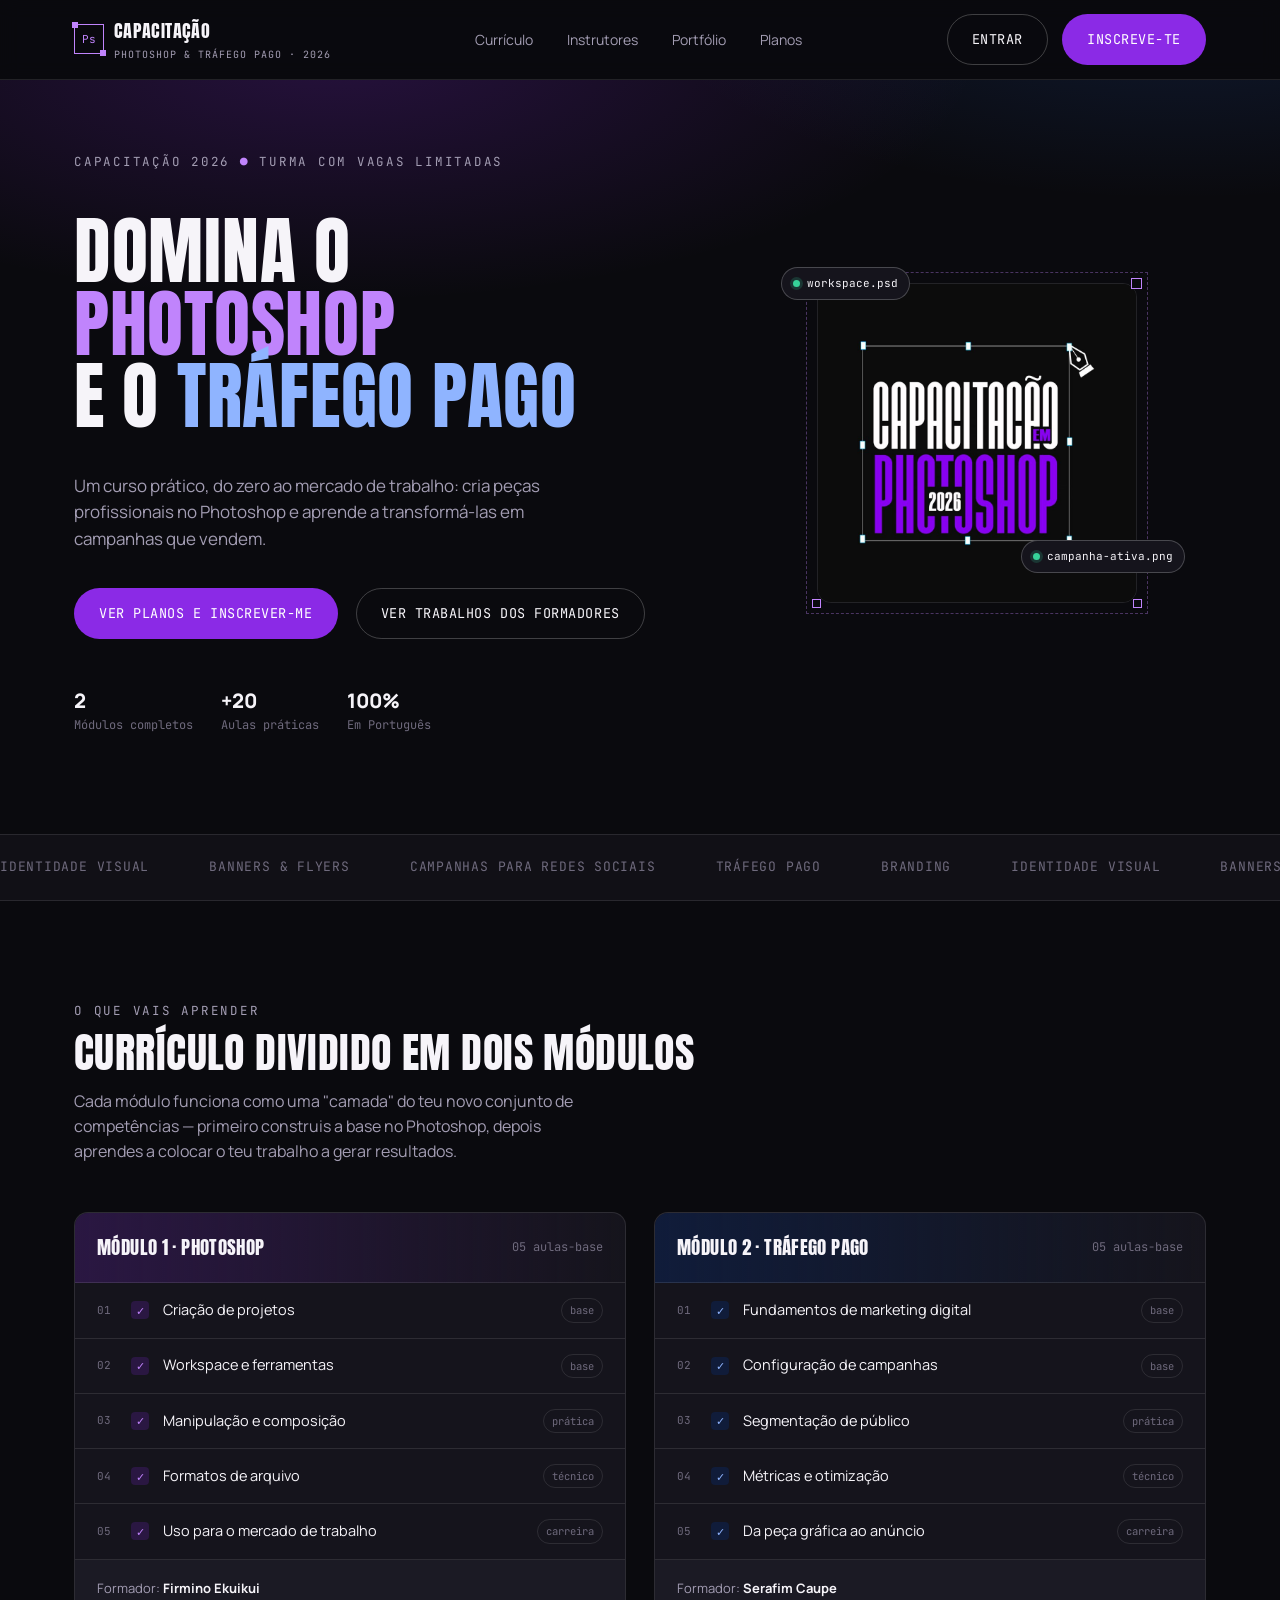
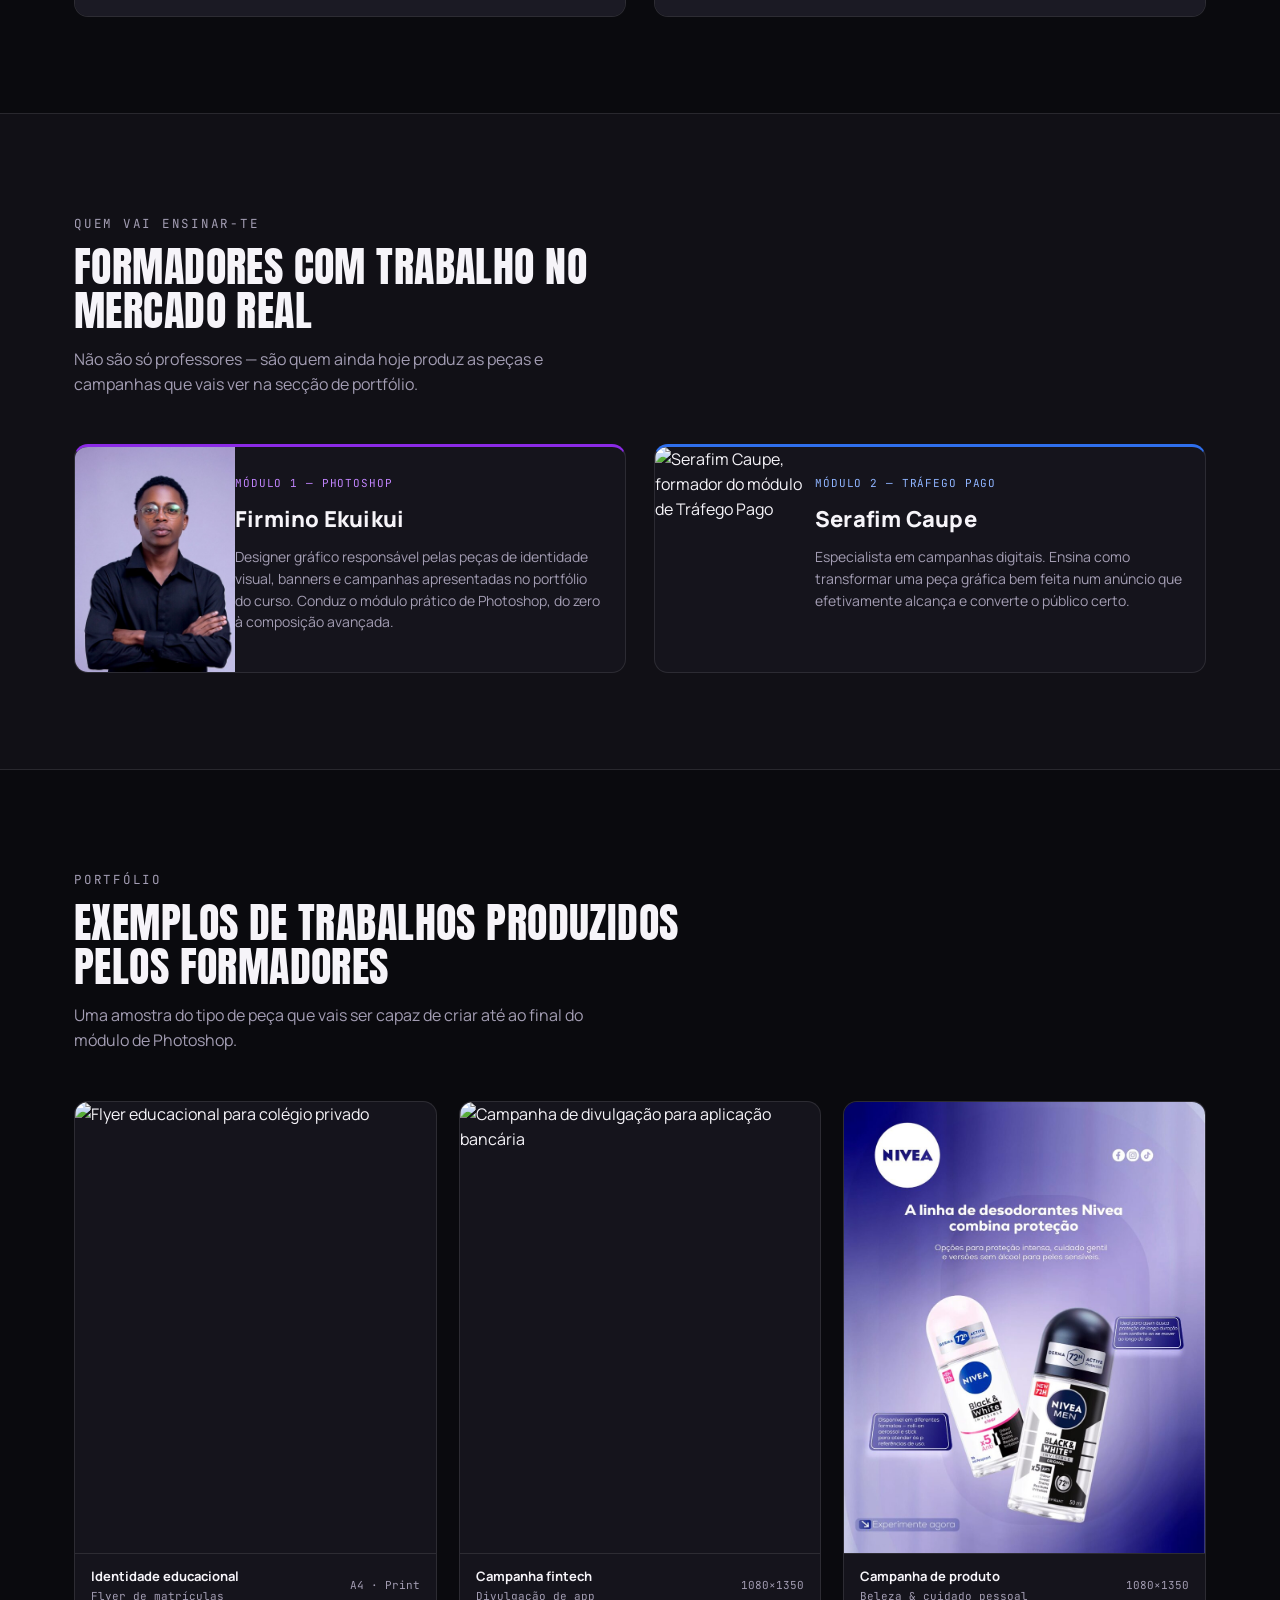
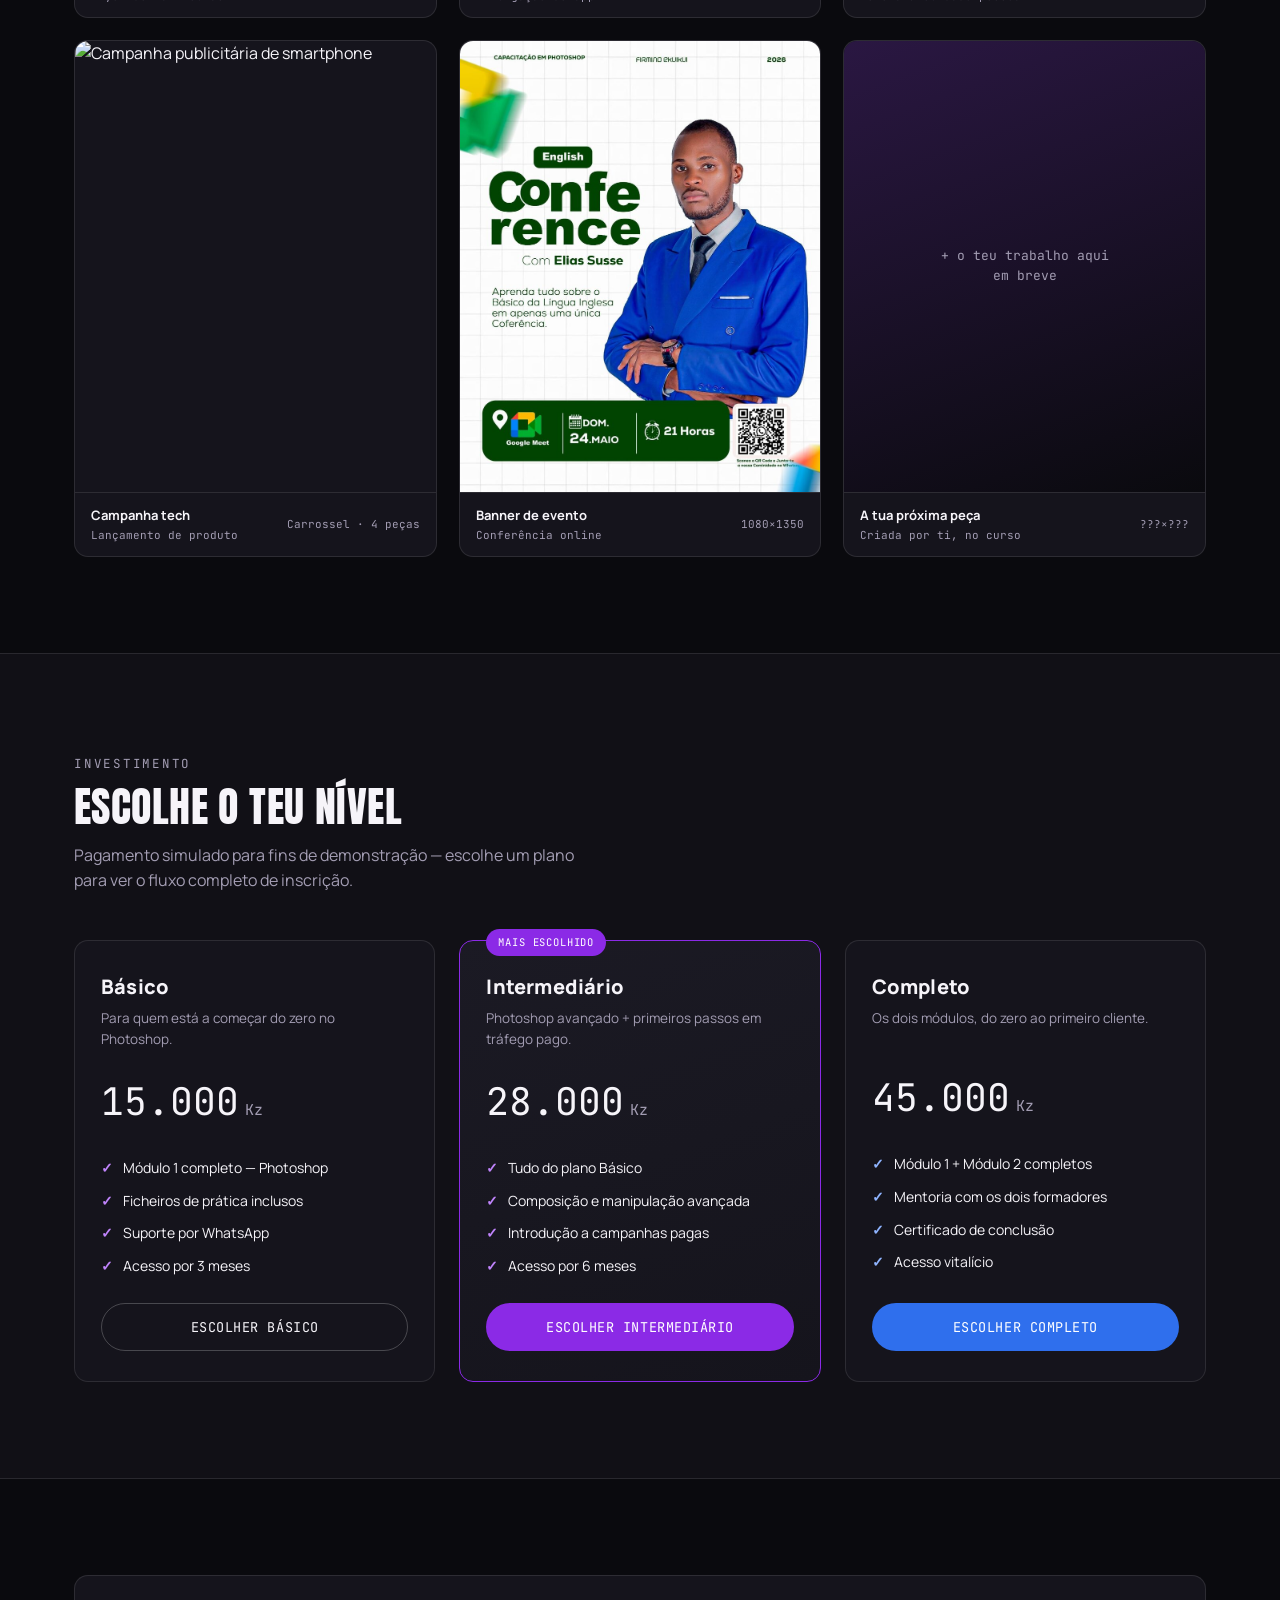
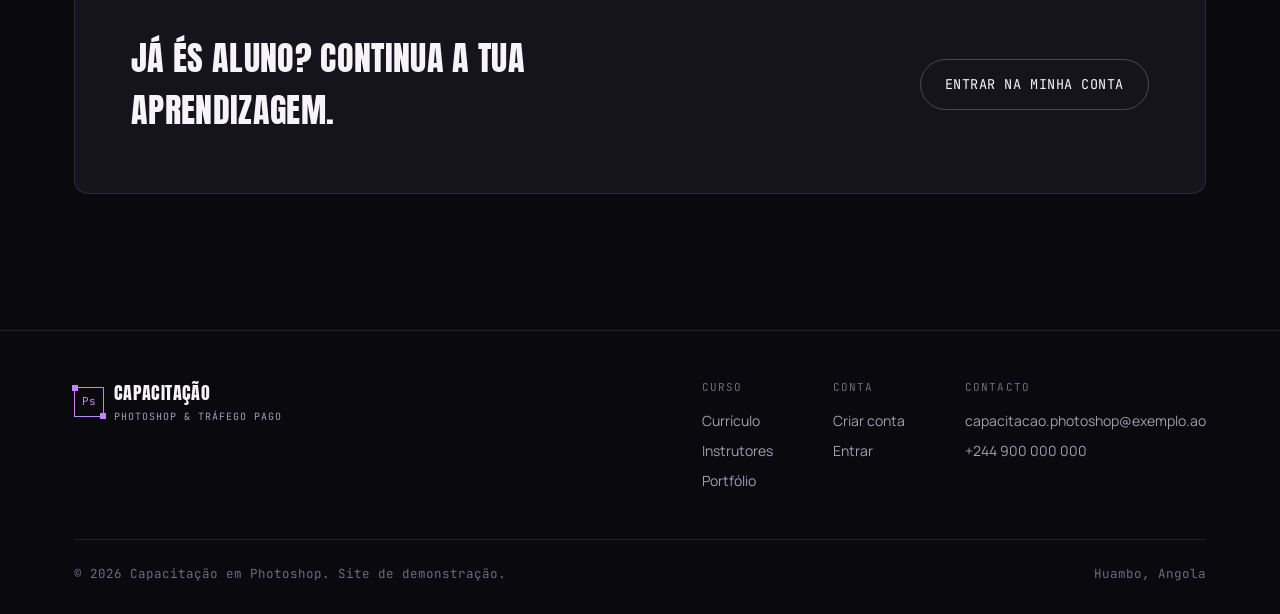
==== index.html @ f3f993dd "Add files via upload Primeira Versão" ====
<!DOCTYPE html>
<html lang="pt-AO">
<head>
<meta charset="UTF-8">
<meta name="viewport" content="width=device-width, initial-scale=1.0">
<title>Capacitação em Photoshop & Tráfego Pago 2026</title>
<meta name="description" content="Curso prático de Photoshop e Tráfego Pago. Aprende a criar projetos profissionais e a promovê-los no mercado digital.">
<link rel="preconnect" href="https://fonts.googleapis.com">
<link href="https://fonts.googleapis.com/css2?family=Anton&family=JetBrains+Mono:wght@400;500&family=Manrope:wght@400;600;700;800&display=swap" rel="stylesheet">
<link rel="stylesheet" href="style.css">
</head>
<body>

<nav class="nav">
  <div class="container">
    <a href="index.html" class="brand">
      <span class="brand-mark"><span>Ps</span></span>
      <div>
        CAPACITAÇÃO
        <small>Photoshop &amp; Tráfego Pago · 2026</small>
      </div>
    </a>
    <div class="nav-links">
      <a href="#curriculo">Currículo</a>
      <a href="#instrutores">Instrutores</a>
      <a href="#portfolio">Portfólio</a>
      <a href="#planos">Planos</a>
    </div>
    <div class="nav-actions">
      <a href="login.html" class="btn btn-outline">Entrar</a>
      <a href="#planos" class="btn btn-primary">Inscreve-te</a>
    </div>
    <button class="nav-toggle" aria-label="Abrir menu">☰</button>
  </div>
</nav>

<header class="hero">
  <div class="container hero-grid">
    <div class="hero-copy">
      <span class="eyebrow">Capacitação 2026 <span class="dot">●</span> Turma com vagas limitadas</span>
      <h1>Domina o <span class="accent">Photoshop</span><br>e o <span class="accent-blue">Tráfego Pago</span></h1>
      <p class="lead">Um curso prático, do zero ao mercado de trabalho: cria peças profissionais no Photoshop e aprende a transformá-las em campanhas que vendem.</p>
      <div class="hero-cta">
        <a href="#planos" class="btn btn-primary">Ver planos e inscrever-me</a>
        <a href="#portfolio" class="btn btn-outline">Ver trabalhos dos formadores</a>
      </div>
      <div class="hero-meta">
        <div><b>2</b>Módulos completos</div>
        <div><b>+20</b>Aulas práticas</div>
        <div><b>100%</b>Em Português</div>
      </div>
    </div>
    <div class="hero-art">
      <div class="xbox">
        <img src="img-brand-mark.jpg" alt="Identidade visual do curso Capacitação em Photoshop 2026">
        <span class="h-l"></span><span class="h-r"></span>
      </div>
      <span class="tag t1"><span class="tag-dot"></span>workspace.psd</span>
      <span class="tag t2"><span class="tag-dot"></span>campanha-ativa.png</span>
    </div>
  </div>
</header>

<div class="strip">
  <div class="strip-track">
    <span>Identidade visual</span><span>Banners &amp; flyers</span><span>Campanhas para redes sociais</span><span>Tráfego pago</span><span>Branding</span><span>Identidade visual</span><span>Banners &amp; flyers</span><span>Campanhas para redes sociais</span><span>Tráfego pago</span><span>Branding</span>
  </div>
</div>

<section class="section" id="curriculo">
  <div class="container">
    <div class="section-head">
      <span class="eyebrow">O que vais aprender</span>
      <h2>Currículo dividido em dois módulos</h2>
      <p>Cada módulo funciona como uma "camada" do teu novo conjunto de competências — primeiro construis a base no Photoshop, depois aprendes a colocar o teu trabalho a gerar resultados.</p>
    </div>

    <div class="tracks">
      <div class="track-panel purple">
        <div class="track-head">
          <h3>Módulo 1 · Photoshop</h3>
          <span class="num">05 aulas-base</span>
        </div>
        <div class="layer-row"><span class="ln">01</span><span class="eye">✓</span><span class="lbl">Criação de projetos</span><span class="lvl">base</span></div>
        <div class="layer-row"><span class="ln">02</span><span class="eye">✓</span><span class="lbl">Workspace e ferramentas</span><span class="lvl">base</span></div>
        <div class="layer-row"><span class="ln">03</span><span class="eye">✓</span><span class="lbl">Manipulação e composição</span><span class="lvl">prática</span></div>
        <div class="layer-row"><span class="ln">04</span><span class="eye">✓</span><span class="lbl">Formatos de arquivo</span><span class="lvl">técnico</span></div>
        <div class="layer-row"><span class="ln">05</span><span class="eye">✓</span><span class="lbl">Uso para o mercado de trabalho</span><span class="lvl">carreira</span></div>
        <div class="track-foot">
          <span class="who">Formador: <b>Firmino Ekuikui</b></span>
        </div>
      </div>

      <div class="track-panel blue">
        <div class="track-head">
          <h3>Módulo 2 · Tráfego Pago</h3>
          <span class="num">05 aulas-base</span>
        </div>
        <div class="layer-row"><span class="ln">01</span><span class="eye">✓</span><span class="lbl">Fundamentos de marketing digital</span><span class="lvl">base</span></div>
        <div class="layer-row"><span class="ln">02</span><span class="eye">✓</span><span class="lbl">Configuração de campanhas</span><span class="lvl">base</span></div>
        <div class="layer-row"><span class="ln">03</span><span class="eye">✓</span><span class="lbl">Segmentação de público</span><span class="lvl">prática</span></div>
        <div class="layer-row"><span class="ln">04</span><span class="eye">✓</span><span class="lbl">Métricas e otimização</span><span class="lvl">técnico</span></div>
        <div class="layer-row"><span class="ln">05</span><span class="eye">✓</span><span class="lbl">Da peça gráfica ao anúncio</span><span class="lvl">carreira</span></div>
        <div class="track-foot">
          <span class="who">Formador: <b>Serafim Caupe</b></span>
        </div>
      </div>
    </div>
  </div>
</section>

<section class="section" id="instrutores" style="background:var(--bg-soft); border-top:1px solid var(--line); border-bottom:1px solid var(--line);">
  <div class="container">
    <div class="section-head">
      <span class="eyebrow">Quem vai ensinar-te</span>
      <h2>Formadores com trabalho no mercado real</h2>
      <p>Não são só professores — são quem ainda hoje produz as peças e campanhas que vais ver na secção de portfólio.</p>
    </div>
    <div class="instructors">
      <div class="instructor-card purple">
        <div class="instructor-photo"><img src="img-team-firmino.jpg" alt="Firmino Ekuikui, formador do módulo de Photoshop"></div>
        <div class="instructor-body">
          <span class="role">Módulo 1 — Photoshop</span>
          <h3>Firmino Ekuikui</h3>
          <p>Designer gráfico responsável pelas peças de identidade visual, banners e campanhas apresentadas no portfólio do curso. Conduz o módulo prático de Photoshop, do zero à composição avançada.</p>
        </div>
      </div>
      <div class="instructor-card blue">
        <div class="instructor-photo"><img src="img-team-serafim.jpg" alt="Serafim Caupe, formador do módulo de Tráfego Pago"></div>
        <div class="instructor-body">
          <span class="role">Módulo 2 — Tráfego Pago</span>
          <h3>Serafim Caupe</h3>
          <p>Especialista em campanhas digitais. Ensina como transformar uma peça gráfica bem feita num anúncio que efetivamente alcança e converte o público certo.</p>
        </div>
      </div>
    </div>
  </div>
</section>

<section class="section" id="portfolio">
  <div class="container">
    <div class="section-head">
      <span class="eyebrow">Portfólio</span>
      <h2>Exemplos de trabalhos produzidos pelos formadores</h2>
      <p>Uma amostra do tipo de peça que vais ser capaz de criar até ao final do módulo de Photoshop.</p>
    </div>
    <div class="gallery">
      <div class="gallery-item">
        <div class="shot">
          <img src="img-portfolio-colegio.jpg" alt="Flyer educacional para colégio privado">
          <div class="handles"><span></span><span></span><span></span><span></span></div>
        </div>
        <div class="gallery-cap"><div><b>Identidade educacional</b>Flyer de matrículas</div><span>A4 · Print</span></div>
      </div>
      <div class="gallery-item">
        <div class="shot">
          <img src="img-portfolio-multicaixa.jpg" alt="Campanha de divulgação para aplicação bancária">
          <div class="handles"><span></span><span></span><span></span><span></span></div>
        </div>
        <div class="gallery-cap"><div><b>Campanha fintech</b>Divulgação de app</div><span>1080×1350</span></div>
      </div>
      <div class="gallery-item">
        <div class="shot">
          <img src="img-portfolio-nivea.jpg" alt="Campanha publicitária de produto de beleza">
          <div class="handles"><span></span><span></span><span></span><span></span></div>
        </div>
        <div class="gallery-cap"><div><b>Campanha de produto</b>Beleza &amp; cuidado pessoal</div><span>1080×1350</span></div>
      </div>
      <div class="gallery-item">
        <div class="shot">
          <img src="img-portfolio-redmi.jpg" alt="Campanha publicitária de smartphone">
          <div class="handles"><span></span><span></span><span></span><span></span></div>
        </div>
        <div class="gallery-cap"><div><b>Campanha tech</b>Lançamento de produto</div><span>Carrossel · 4 peças</span></div>
      </div>
      <div class="gallery-item">
        <div class="shot">
          <img src="img-portfolio-conference.jpg" alt="Banner de evento de conferência">
          <div class="handles"><span></span><span></span><span></span><span></span></div>
        </div>
        <div class="gallery-cap"><div><b>Banner de evento</b>Conferência online</div><span>1080×1350</span></div>
      </div>
      <div class="gallery-item">
        <div class="shot" style="display:grid; place-items:center; background:linear-gradient(160deg,var(--purple-dim),var(--bg));">
          <span style="font-family:var(--f-mono); color:var(--muted); font-size:13px; text-align:center; padding:0 20px;">+ o teu trabalho aqui<br>em breve</span>
        </div>
        <div class="gallery-cap"><div><b>A tua próxima peça</b>Criada por ti, no curso</div><span>???×???</span></div>
      </div>
    </div>
  </div>
</section>

<section class="section" id="planos" style="background:var(--bg-soft); border-top:1px solid var(--line); border-bottom:1px solid var(--line);">
  <div class="container">
    <div class="section-head">
      <span class="eyebrow">Investimento</span>
      <h2>Escolhe o teu nível</h2>
      <p>Pagamento simulado para fins de demonstração — escolhe um plano para ver o fluxo completo de inscrição.</p>
    </div>
    <div class="pricing-grid">

      <div class="price-card">
        <h3>Básico</h3>
        <p class="tagline">Para quem está a começar do zero no Photoshop.</p>
        <div class="amount">15.000<span class="cur">Kz</span></div>
        <ul>
          <li>Módulo 1 completo — Photoshop</li>
          <li>Ficheiros de prática inclusos</li>
          <li>Suporte por WhatsApp</li>
          <li>Acesso por 3 meses</li>
        </ul>
        <button class="btn btn-outline btn-block" data-plan="basico">Escolher Básico</button>
      </div>

      <div class="price-card featured">
        <span class="badge">Mais escolhido</span>
        <h3>Intermediário</h3>
        <p class="tagline">Photoshop avançado + primeiros passos em tráfego pago.</p>
        <div class="amount">28.000<span class="cur">Kz</span></div>
        <ul>
          <li>Tudo do plano Básico</li>
          <li>Composição e manipulação avançada</li>
          <li>Introdução a campanhas pagas</li>
          <li>Acesso por 6 meses</li>
        </ul>
        <button class="btn btn-primary btn-block" data-plan="intermediario">Escolher Intermediário</button>
      </div>

      <div class="price-card">
        <h3>Completo</h3>
        <p class="tagline">Os dois módulos, do zero ao primeiro cliente.</p>
        <div class="amount">45.000<span class="cur">Kz</span></div>
        <ul>
          <li>Módulo 1 + Módulo 2 completos</li>
          <li>Mentoria com os dois formadores</li>
          <li>Certificado de conclusão</li>
          <li>Acesso vitalício</li>
        </ul>
        <button class="btn btn-blue btn-block" data-plan="completo">Escolher Completo</button>
      </div>

    </div>
  </div>
</section>

<section class="section">
  <div class="container">
    <div class="cta-banner">
      <h2>Já és aluno? Continua a tua aprendizagem.</h2>
      <a href="login.html" class="btn btn-outline">Entrar na minha conta</a>
    </div>
  </div>
</section>

<footer>
  <div class="container">
    <div class="footer-grid">
      <div class="brand">
        <span class="brand-mark"><span>Ps</span></span>
        <div>CAPACITAÇÃO<small>Photoshop &amp; Tráfego Pago</small></div>
      </div>
      <div class="footer-cols">
        <div class="footer-col">
          <h4>Curso</h4>
          <a href="#curriculo">Currículo</a>
          <a href="#instrutores">Instrutores</a>
          <a href="#portfolio">Portfólio</a>
        </div>
        <div class="footer-col">
          <h4>Conta</h4>
          <a href="cadastro.html">Criar conta</a>
          <a href="login.html">Entrar</a>
        </div>
        <div class="footer-col">
          <h4>Contacto</h4>
          <p>capacitacao.photoshop@exemplo.ao</p>
          <p>+244 900 000 000</p>
        </div>
      </div>
    </div>
    <div class="footer-bottom">
      <span>© 2026 Capacitação em Photoshop. Site de demonstração.</span>
      <span>Huambo, Angola</span>
    </div>
  </div>
</footer>

<script src="app.js"></script>
</body>
</html>
---- style.css ----
/* =========================================================
   CAPACITAÇÃO EM PHOTOSHOP & TRÁFEGO PAGO — 2026
   Design system
   - Preto de estúdio + roxo (módulo Photoshop) + azul (módulo Tráfego Pago)
   - Assinatura visual: a "caixa de transformação" do Photoshop
     (cantos com alças quadradas), retirada da própria marca do curso.
   ========================================================= */

:root{
  /* cor */
  --bg:        #0a0a0e;
  --bg-soft:   #111016;
  --panel:     #15141c;
  --panel-2:   #1b1a24;
  --line:      rgba(255,255,255,.10);
  --line-strong: rgba(255,255,255,.22);
  --white:     #f6f4f9;
  --muted:     #a39db3;
  --muted-2:   #6f6a7d;

  --purple:    #8b2ae6;
  --purple-2:  #c084fc;
  --purple-dim: #2a1742;

  --blue:      #2f6fed;
  --blue-2:    #8fb4ff;
  --blue-dim:  #101c3a;

  --green:     #36d399;

  /* tipografia */
  --f-display: "Anton", "Arial Narrow", sans-serif;
  --f-body: "Manrope", "Segoe UI", sans-serif;
  --f-mono: "JetBrains Mono", "Courier New", monospace;

  /* layout */
  --maxw: 1180px;
  --radius: 14px;
  --radius-sm: 8px;
}

*{ box-sizing: border-box; }
html{ scroll-behavior: smooth; }
body{
  margin:0;
  background: var(--bg);
  color: var(--white);
  font-family: var(--f-body);
  font-size: 16px;
  line-height: 1.55;
  -webkit-font-smoothing: antialiased;
}
img{ max-width:100%; display:block; }
a{ color: inherit; text-decoration: none; }
ul{ list-style:none; margin:0; padding:0; }
h1,h2,h3,h4{ margin:0; font-family: var(--f-display); font-weight:400; letter-spacing:.01em; text-transform:uppercase; }
p{ margin:0; }
button{ font-family: inherit; cursor:pointer; }
input, select, textarea{ font-family: var(--f-body); }

:focus-visible{
  outline: 2px solid var(--purple-2);
  outline-offset: 3px;
}

.container{
  max-width: var(--maxw);
  margin: 0 auto;
  padding: 0 24px;
}

.eyebrow{
  font-family: var(--f-mono);
  font-size: 12.5px;
  letter-spacing: .14em;
  text-transform: uppercase;
  color: var(--muted);
}
.eyebrow .dot{ color: var(--purple-2); }

.section{ padding: 96px 0; }
.section-head{
  max-width: 640px;
  margin-bottom: 48px;
}
.section-head h2{
  font-size: clamp(28px, 4vw, 42px);
  line-height: 1.05;
  margin-top: 10px;
}
.section-head p{
  color: var(--muted);
  margin-top: 14px;
  font-size: 16px;
  max-width: 520px;
}

.divider{
  height:1px;
  background: var(--line);
  border:0;
  margin: 0;
}

/* ---------- buttons ---------- */
.btn{
  display:inline-flex;
  align-items:center;
  gap:8px;
  padding: 14px 24px;
  border-radius: 999px;
  font-family: var(--f-mono);
  font-size: 13.5px;
  letter-spacing: .04em;
  text-transform: uppercase;
  border: 1px solid transparent;
  transition: transform .15s ease, background .2s ease, border-color .2s ease;
  white-space: nowrap;
}
.btn:active{ transform: scale(.97); }
.btn-primary{
  background: var(--purple);
  color: #fff;
}
.btn-primary:hover{ background:#9d3ff5; }
.btn-outline{
  background: transparent;
  border-color: var(--line-strong);
  color: var(--white);
}
.btn-outline:hover{ border-color: var(--purple-2); color: var(--purple-2); }
.btn-blue{
  background: var(--blue);
  color:#fff;
}
.btn-blue:hover{ background:#4a85ff; }
.btn-block{ width:100%; justify-content:center; }
.btn[disabled]{ opacity:.55; cursor:not-allowed; }

/* ---------- signature: Photoshop transform-box ---------- */
.xbox{
  position: relative;
}
.xbox::before, .xbox::after,
.xbox .h-l, .xbox .h-r{
  content:"";
  position:absolute;
  width:9px; height:9px;
  background: var(--bg);
  border: 1.5px solid var(--purple-2);
}
.xbox::before{ top:-5px; left:-5px; }
.xbox::after{ top:-5px; right:-5px; }
.xbox .h-l{ bottom:-5px; left:-5px; }
.xbox .h-r{ bottom:-5px; right:-5px; }
.xbox{ outline: 1px dashed rgba(192,132,252,.35); outline-offset: 10px; }

.xbox-blue::before, .xbox-blue::after,
.xbox-blue .h-l, .xbox-blue .h-r{ border-color: var(--blue-2); }
.xbox-blue{ outline-color: rgba(143,180,255,.35); }

/* =========================================================
   NAV
   ========================================================= */
.nav{
  position: sticky; top:0; z-index: 50;
  background: rgba(10,10,14,.86);
  backdrop-filter: blur(10px);
  border-bottom: 1px solid var(--line);
}
.nav .container{
  display:flex; align-items:center; justify-content:space-between;
  min-height: 76px;
  flex-wrap: wrap;
  row-gap: 10px;
  padding-top: 14px;
  padding-bottom: 14px;
}
.brand{
  display:flex; align-items:center; gap:10px;
  font-family: var(--f-display);
  font-size: 18px;
  letter-spacing:.02em;
}
.brand-mark{
  position:relative;
  width:30px; height:30px;
  border:1.5px solid var(--purple-2);
  display:grid; place-items:center;
  flex-shrink:0;
}
.brand-mark::before, .brand-mark::after{
  content:"";
  position:absolute;
  width:6px;height:6px;
  background:var(--purple-2);
}
.brand-mark::before{ top:-3px; left:-3px; }
.brand-mark::after{ bottom:-3px; right:-3px; }
.brand-mark span{ font-family:var(--f-mono); font-size:11px; color:var(--purple-2); }
.brand small{
  display:block;
  font-family: var(--f-mono);
  font-size: 10px;
  letter-spacing:.1em;
  color: var(--muted);
  text-transform: uppercase;
  margin-top: 2px;
}

.nav-links{
  display:flex; align-items:center; gap:34px;
  font-size: 14px;
}
.nav-links a{ color: var(--muted); transition: color .15s; }
.nav-links a:hover{ color: var(--white); }
.nav-actions{ display:flex; align-items:center; gap:14px; }
.nav-toggle{
  display:none;
  background:none; border:1px solid var(--line-strong); color:var(--white);
  width:42px; height:42px; border-radius: var(--radius-sm);
  align-items:center; justify-content:center;
}

/* =========================================================
   HERO
   ========================================================= */
.hero{
  padding: 72px 0 100px;
  position: relative;
  overflow: hidden;
}
.hero::before{
  content:"";
  position:absolute; inset:-20% -10% auto -10%;
  height: 600px;
  background: radial-gradient(60% 60% at 30% 20%, rgba(139,42,230,.22), transparent 70%),
              radial-gradient(50% 50% at 85% 10%, rgba(47,111,237,.16), transparent 70%);
  pointer-events:none;
}
.hero-grid{
  position:relative;
  display:grid;
  grid-template-columns: 1.15fr .85fr;
  gap: 56px;
  align-items:center;
}
.hero-copy .eyebrow{ margin-bottom:18px; display:block; }
.hero h1{
  font-size: clamp(40px, 6vw, 74px);
  line-height: .98;
  padding: 26px 8px 22px 0;
}
.hero h1 .accent{ color: var(--purple-2); }
.hero h1 .accent-blue{ color: var(--blue-2); }
.hero-copy p.lead{
  color: var(--muted);
  font-size: 17px;
  max-width: 480px;
  margin-top: 18px;
}
.hero-cta{
  display:flex; align-items:center; gap:18px;
  margin-top: 36px;
  flex-wrap: wrap;
}
.hero-meta{
  display:flex; gap:28px;
  margin-top: 46px;
  font-family: var(--f-mono);
  font-size: 12px;
  color: var(--muted-2);
}
.hero-meta b{ color: var(--white); font-size:20px; display:block; font-family: var(--f-body); font-weight:800; }

.hero-art{
  position:relative;
  justify-self:center;
}
.hero-art img{
  width: 320px;
  border-radius: var(--radius);
  border: 1px solid var(--line);
}
.hero-art .tag{
  position:absolute;
  font-family: var(--f-mono);
  font-size: 11px;
  background: var(--panel);
  border:1px solid var(--line-strong);
  padding: 7px 11px;
  border-radius: 999px;
  display:flex; align-items:center; gap:7px;
}
.tag-dot{ width:7px;height:7px;border-radius:50%; background: var(--green); box-shadow:0 0 0 3px rgba(54,211,153,.18); }
.hero-art .tag.t1{ top: -16px; left: -36px; }
.hero-art .tag.t2{ bottom: 30px; right: -48px; }

/* =========================================================
   MARQUEE / clients strip
   ========================================================= */
.strip{
  border-top:1px solid var(--line);
  border-bottom:1px solid var(--line);
  padding: 22px 0;
  background: var(--bg-soft);
  overflow:hidden;
}
.strip-track{
  display:flex; gap:60px;
  font-family: var(--f-mono);
  font-size: 13px;
  color: var(--muted-2);
  letter-spacing:.06em;
  text-transform:uppercase;
  white-space:nowrap;
  animation: scroll 26s linear infinite;
  width:max-content;
}
@keyframes scroll{ from{ transform:translateX(0);} to{ transform:translateX(-50%);} }

/* =========================================================
   TRACKS / CURRÍCULO  (layers-panel motif)
   ========================================================= */
.tracks{
  display:grid;
  grid-template-columns: 1fr 1fr;
  gap: 28px;
}
.track-panel{
  background: var(--panel);
  border: 1px solid var(--line);
  border-radius: var(--radius);
  overflow:hidden;
}
.track-head{
  display:flex; align-items:center; justify-content:space-between;
  padding: 20px 22px;
  border-bottom: 1px solid var(--line);
}
.track-head h3{ font-size: 19px; letter-spacing:.02em; }
.track-head .num{ font-family:var(--f-mono); font-size:12px; color:var(--muted-2); }
.track-panel.purple .track-head{ background: linear-gradient(90deg, var(--purple-dim), transparent); }
.track-panel.blue .track-head{ background: linear-gradient(90deg, var(--blue-dim), transparent); }

.layer-row{
  display:flex; align-items:center; gap:14px;
  padding: 15px 22px;
  border-bottom: 1px solid var(--line);
  font-size: 14.5px;
}
.layer-row:last-child{ border-bottom:none; }
.layer-row .eye{
  width:18px; height:18px; flex-shrink:0;
  border-radius:4px;
  display:grid; place-items:center;
  font-size: 11px;
}
.track-panel.purple .layer-row .eye{ background: var(--purple-dim); color: var(--purple-2); }
.track-panel.blue .layer-row .eye{ background: var(--blue-dim); color: var(--blue-2); }
.layer-row .ln{ font-family: var(--f-mono); font-size:11px; color:var(--muted-2); width:20px; }
.layer-row .lbl{ flex:1; }
.layer-row .lvl{
  font-family: var(--f-mono); font-size: 10.5px;
  color: var(--muted-2);
  border:1px solid var(--line);
  padding: 3px 8px;
  border-radius: 999px;
}

.track-foot{
  padding: 18px 22px;
  display:flex; align-items:center; justify-content:space-between;
  background: var(--panel-2);
}
.track-foot .who{ font-size:13px; color:var(--muted); }
.track-foot .who b{ color:var(--white); }

/* =========================================================
   INSTRUTORES
   ========================================================= */
.instructors{
  display:grid;
  grid-template-columns: 1fr 1fr;
  gap: 28px;
}
.instructor-card{
  background: var(--panel);
  border:1px solid var(--line);
  border-radius: var(--radius);
  overflow:hidden;
  display:grid;
  grid-template-columns: 160px 1fr;
}
.instructor-card .tab{
  height:5px;
  position:absolute; top:0; left:0; right:0;
}
.instructor-card.purple{ border-top: 3px solid var(--purple); }
.instructor-card.blue{ border-top: 3px solid var(--blue); }
.instructor-photo{
  height: 100%;
  overflow:hidden;
}
.instructor-photo img{ height:100%; width:100%; object-fit:cover; }
.instructor-body{ padding: 22px 22px 22px 0; }
.instructor-body .role{
  font-family: var(--f-mono); font-size: 11px; letter-spacing:.08em; text-transform:uppercase;
}
.instructor-card.purple .role{ color: var(--purple-2); }
.instructor-card.blue .role{ color: var(--blue-2); }
.instructor-body h3{ font-size: 22px; margin-top:8px; text-transform:none; font-family:var(--f-body); font-weight:800; }
.instructor-body p{ color: var(--muted); font-size: 14px; margin-top: 10px; }

/* =========================================================
   PORTFOLIO
   ========================================================= */
.gallery{
  display:grid;
  grid-template-columns: repeat(3, 1fr);
  gap: 22px;
}
.gallery-item{
  background: var(--panel);
  border: 1px solid var(--line);
  border-radius: var(--radius);
  overflow:hidden;
  position: relative;
}
.gallery-item .shot{
  aspect-ratio: 4/5;
  overflow:hidden;
  position: relative;
}
.gallery-item .shot img{
  width:100%; height:100%; object-fit:cover;
  transition: transform .5s ease;
}
.gallery-item:hover .shot img{ transform: scale(1.05); }
.gallery-item .handles{
  position:absolute; inset:8px;
  opacity:0;
  transition: opacity .2s ease;
  pointer-events:none;
}
.gallery-item:hover .handles{ opacity:1; }
.handles span{
  position:absolute; width:9px; height:9px;
  border: 1.5px solid #fff;
  background: rgba(0,0,0,.35);
}
.handles span:nth-child(1){ top:-4px; left:-4px; }
.handles span:nth-child(2){ top:-4px; right:-4px; }
.handles span:nth-child(3){ bottom:-4px; left:-4px; }
.handles span:nth-child(4){ bottom:-4px; right:-4px; }
.gallery-cap{
  padding: 12px 16px;
  display:flex; align-items:center; justify-content:space-between;
  font-family: var(--f-mono);
  font-size: 11px;
  color: var(--muted);
  border-top: 1px solid var(--line);
}
.gallery-cap b{ color: var(--white); font-family: var(--f-body); font-size:13px; font-weight:700; display:block; margin-bottom:2px; }

/* =========================================================
   PRICING
   ========================================================= */
.pricing-grid{
  display:grid;
  grid-template-columns: repeat(3, 1fr);
  gap: 24px;
  align-items: stretch;
}
.price-card{
  background: var(--panel);
  border: 1px solid var(--line);
  border-radius: var(--radius);
  padding: 30px 26px;
  display:flex;
  flex-direction: column;
  position: relative;
}
.price-card.featured{
  border-color: var(--purple);
  background: linear-gradient(160deg, var(--panel-2), var(--panel));
}
.price-card .badge{
  position:absolute; top:-12px; left:26px;
  background: var(--purple);
  color:#fff;
  font-family: var(--f-mono);
  font-size: 10.5px;
  letter-spacing:.08em;
  text-transform: uppercase;
  padding: 5px 12px;
  border-radius: 999px;
}
.price-card h3{ font-size: 20px; text-transform:none; font-family:var(--f-body); font-weight:800; }
.price-card .tagline{ color: var(--muted); font-size:13.5px; margin-top:6px; min-height:38px; }
.price-card .amount{
  font-family: var(--f-mono);
  font-size: 38px;
  margin: 22px 0 4px;
  display:flex; align-items:baseline; gap:6px;
}
.price-card .amount .cur{ font-size:15px; color:var(--muted); }
.price-card .amount .per{ font-size:12px; color:var(--muted-2); }
.price-card ul{ margin: 22px 0 26px; display:flex; flex-direction:column; gap:11px; flex:1; }
.price-card li{ display:flex; gap:10px; font-size: 14px; color: var(--white); }
.price-card li::before{ content:"✓"; color: var(--purple-2); font-weight:700; flex-shrink:0; }
.price-card.featured li::before{ color: var(--purple-2); }
.price-card:nth-child(3) li::before{ color: var(--blue-2); }

/* =========================================================
   FOOTER
   ========================================================= */
.cta-banner{
  background: var(--panel);
  border: 1px solid var(--line);
  border-radius: var(--radius);
  padding: 56px;
  display:flex; align-items:center; justify-content:space-between;
  gap: 30px;
}
.cta-banner h2{ font-size: clamp(24px,3vw,34px); max-width:480px; }
footer{
  border-top: 1px solid var(--line);
  padding: 48px 0 30px;
  margin-top: 40px;
}
.footer-grid{
  display:flex; justify-content:space-between; align-items:flex-start;
  flex-wrap:wrap; gap:30px;
}
.footer-cols{ display:flex; gap:60px; flex-wrap:wrap; }
.footer-col h4{
  font-family: var(--f-mono); font-size:11px; letter-spacing:.1em; color:var(--muted-2);
  text-transform:uppercase; margin-bottom:14px; font-weight:400;
}
.footer-col a, .footer-col p{ display:block; color: var(--muted); font-size: 14px; margin-bottom:8px; }
.footer-bottom{
  margin-top:40px; padding-top:24px; border-top:1px solid var(--line);
  display:flex; justify-content:space-between; color:var(--muted-2); font-size:12.5px;
  font-family: var(--f-mono);
  flex-wrap:wrap; gap:10px;
}

/* =========================================================
   AUTH / FORM PAGES (cadastro, login, pagamento, confirmação)
   ========================================================= */
.auth-shell{
  min-height: calc(100vh - 76px);
  display:grid;
  grid-template-columns: 1fr 1fr;
}
.auth-side{
  background: linear-gradient(165deg, var(--purple-dim), var(--bg) 60%);
  padding: 64px;
  display:flex; flex-direction:column; justify-content:space-between;
  position: relative;
  border-right: 1px solid var(--line);
  overflow: hidden;
}
.auth-side .quote{ font-size: 22px; line-height:1.4; max-width: 420px; font-weight:600; }
.auth-side .quote span{ color: var(--purple-2); }
.auth-side .who{ font-family: var(--f-mono); font-size:12px; color:var(--muted); margin-top:18px; }
.auth-main{
  display:flex; align-items:center; justify-content:center;
  padding: 64px 24px;
}
.auth-card{
  width: 100%;
  max-width: 420px;
  position: relative;
}
.auth-card h1{
  font-family: var(--f-body); text-transform:none; font-weight:800;
  font-size: 27px;
}
.auth-card .sub{ color: var(--muted); font-size:14px; margin-top:10px; }

.field{ margin-top: 20px; }
.field label{
  display:block; font-family:var(--f-mono); font-size:11.5px; letter-spacing:.05em;
  text-transform:uppercase; color: var(--muted); margin-bottom:8px;
}
.field input, .field select{
  width:100%;
  background: var(--panel);
  border: 1px solid var(--line-strong);
  color: var(--white);
  padding: 13px 15px;
  border-radius: var(--radius-sm);
  font-size: 14.5px;
  transition: border-color .15s;
}
.field input::placeholder{ color: var(--muted-2); }
.field input:focus, .field select:focus{ border-color: var(--purple-2); outline:none; }
.field-row{ display:grid; grid-template-columns: 1fr 1fr; gap:14px; }
.field-hint{ font-size:12px; color: var(--muted-2); margin-top:6px; }
.field-error{ font-size:12px; color:#ff6b81; margin-top:6px; display:none; }
.field.invalid input{ border-color:#ff6b81; }
.field.invalid .field-error{ display:block; }

.auth-card .submit{ margin-top: 28px; }
.auth-foot{
  margin-top: 22px; font-size: 13.5px; color: var(--muted);
  text-align:center;
}
.auth-foot a{ color: var(--purple-2); }

.plan-pill{
  display:inline-flex; align-items:center; gap:10px;
  background: var(--panel);
  border: 1px solid var(--line-strong);
  border-radius: 999px;
  padding: 8px 8px 8px 16px;
  font-size: 13px;
  margin-bottom: 26px;
}
.plan-pill b{ font-family: var(--f-mono); }
.plan-pill .px{
  background: var(--purple);
  color:#fff; font-family:var(--f-mono); font-size:11px;
  padding: 5px 10px; border-radius:999px;
}

/* checkout summary */
.order-summary{
  background: var(--panel);
  border: 1px solid var(--line);
  border-radius: var(--radius);
  padding: 22px;
  margin-top: 24px;
}
.order-row{ display:flex; justify-content:space-between; font-size:14px; padding:9px 0; color:var(--muted); }
.order-row b{ color: var(--white); }
.order-row.total{ border-top:1px solid var(--line); margin-top:6px; padding-top:14px; font-size:16px; }
.order-row.total b{ font-family: var(--f-mono); font-size:20px; }

.pay-tabs{ display:flex; gap:8px; margin-top:24px; }
.pay-tab{
  flex:1; text-align:center; padding:11px; border-radius: var(--radius-sm);
  border:1px solid var(--line-strong); font-size:12.5px; font-family:var(--f-mono);
  color:var(--muted); cursor:pointer; text-transform:uppercase; letter-spacing:.04em;
}
.pay-tab.active{ border-color: var(--purple-2); color:var(--white); background: var(--purple-dim); }

.keypad-preview{
  background:var(--bg); border:1px solid var(--line); border-radius:var(--radius-sm);
  padding:18px; margin-top:18px; text-align:center;
}
.keypad-preview .dots{ display:flex; justify-content:center; gap:10px; margin-bottom:14px; }
.keypad-preview .dots span{ width:11px; height:11px; border-radius:50%; border:1.5px solid var(--line-strong); }
.keypad-preview .dots span.on{ background: var(--purple-2); border-color:var(--purple-2); }
.keypad-grid{ display:grid; grid-template-columns:repeat(3,1fr); gap:8px; max-width:220px; margin:0 auto; }
.keypad-grid button{
  background: var(--panel); border:1px solid var(--line); color:var(--white);
  padding:13px 0; border-radius:8px; font-size:15px;
}
.keypad-grid button:hover{ border-color: var(--purple-2); }

/* success page */
.success-wrap{
  min-height: calc(100vh - 76px);
  display:flex; align-items:center; justify-content:center;
  padding: 60px 24px;
}
.success-card{
  max-width: 480px; text-align:center;
  background: var(--panel); border:1px solid var(--line); border-radius:var(--radius);
  padding: 50px 40px;
}
.success-check{
  width:64px; height:64px; border-radius:50%;
  background: rgba(54,211,153,.12); color:var(--green);
  display:grid; place-items:center; margin:0 auto 22px;
  font-size: 28px; border: 1px solid rgba(54,211,153,.4);
}
.success-card h1{ font-family:var(--f-body); text-transform:none; font-weight:800; font-size:24px; }
.success-card p{ color:var(--muted); margin-top:12px; font-size:14.5px; }
.order-id{
  font-family: var(--f-mono); font-size: 13px; color:var(--muted-2);
  margin-top: 18px; letter-spacing:.05em;
}

/* área do aluno */
.dash-shell{ display:grid; grid-template-columns: 260px 1fr; min-height: calc(100vh - 76px); }
.dash-side{ border-right:1px solid var(--line); padding: 32px 20px; background: var(--bg-soft); }
.dash-user{ display:flex; align-items:center; gap:12px; padding-bottom:24px; border-bottom:1px solid var(--line); margin-bottom:20px; }
.dash-avatar{ width:40px;height:40px;border-radius:50%; background:var(--purple-dim); color:var(--purple-2); display:grid; place-items:center; font-weight:700; font-family:var(--f-mono); }
.dash-nav a{ display:flex; align-items:center; gap:10px; padding:11px 12px; border-radius:var(--radius-sm); color:var(--muted); font-size:14px; margin-bottom:4px; }
.dash-nav a.active{ background: var(--panel); color:var(--white); }
.dash-main{ padding: 40px; }
.dash-main h1{ font-family:var(--f-body); text-transform:none; font-weight:800; font-size:26px; }
.lesson-row{
  display:flex; align-items:center; gap:16px;
  background: var(--panel); border:1px solid var(--line); border-radius: var(--radius-sm);
  padding: 16px 18px; margin-bottom:10px;
}
.lesson-row .lock{ width:30px;height:30px;border-radius:50%; background:var(--bg); display:grid; place-items:center; font-size:13px; color:var(--muted-2); border:1px solid var(--line-strong); flex-shrink:0; }
.lesson-row.unlocked .lock{ background: var(--purple-dim); color: var(--purple-2); border-color: transparent; }
.lesson-row .meta{ flex:1; }
.lesson-row .meta b{ display:block; font-size:14.5px; }
.lesson-row .meta span{ font-size:12px; color: var(--muted-2); font-family: var(--f-mono); }

/* =========================================================
   RESPONSIVE
   ========================================================= */
@media (max-width: 980px){
  .hero-grid{ grid-template-columns: 1fr; }
  .hero-art{ order:-1; }
  .tracks, .instructors{ grid-template-columns: 1fr; }
  .gallery{ grid-template-columns: repeat(2,1fr); }
  .pricing-grid{ grid-template-columns: 1fr; }
  .auth-shell{ grid-template-columns: 1fr; }
  .auth-side{ display:none; }
  .dash-shell{ grid-template-columns: 1fr; }
  .dash-side{ display:none; }
  .cta-banner{ flex-direction:column; align-items:flex-start; }
}
@media (max-width: 720px){
  .nav-links{ display:none; }
  .nav-toggle{ display:flex; }
  .brand small{ display:none; }
  .nav-actions{ gap:8px; }
  .nav-actions .btn{ padding:10px 14px; font-size:11.5px; }
  .section{ padding: 64px 0; }
  .gallery{ grid-template-columns: 1fr 1fr; }
  .field-row{ grid-template-columns: 1fr; }
  .instructor-card{ grid-template-columns: 1fr; }
  .instructor-photo{ height: 220px; }
  .instructor-body{ padding: 20px; }
}
@media (max-width: 480px){
  .gallery{ grid-template-columns: 1fr; }
  .hero-art img{ width: 230px; }
}

@media (prefers-reduced-motion: reduce){
  *{ animation-duration: .001ms !important; animation-iteration-count:1 !important; transition-duration:.001ms !important; scroll-behavior:auto !important; }
}
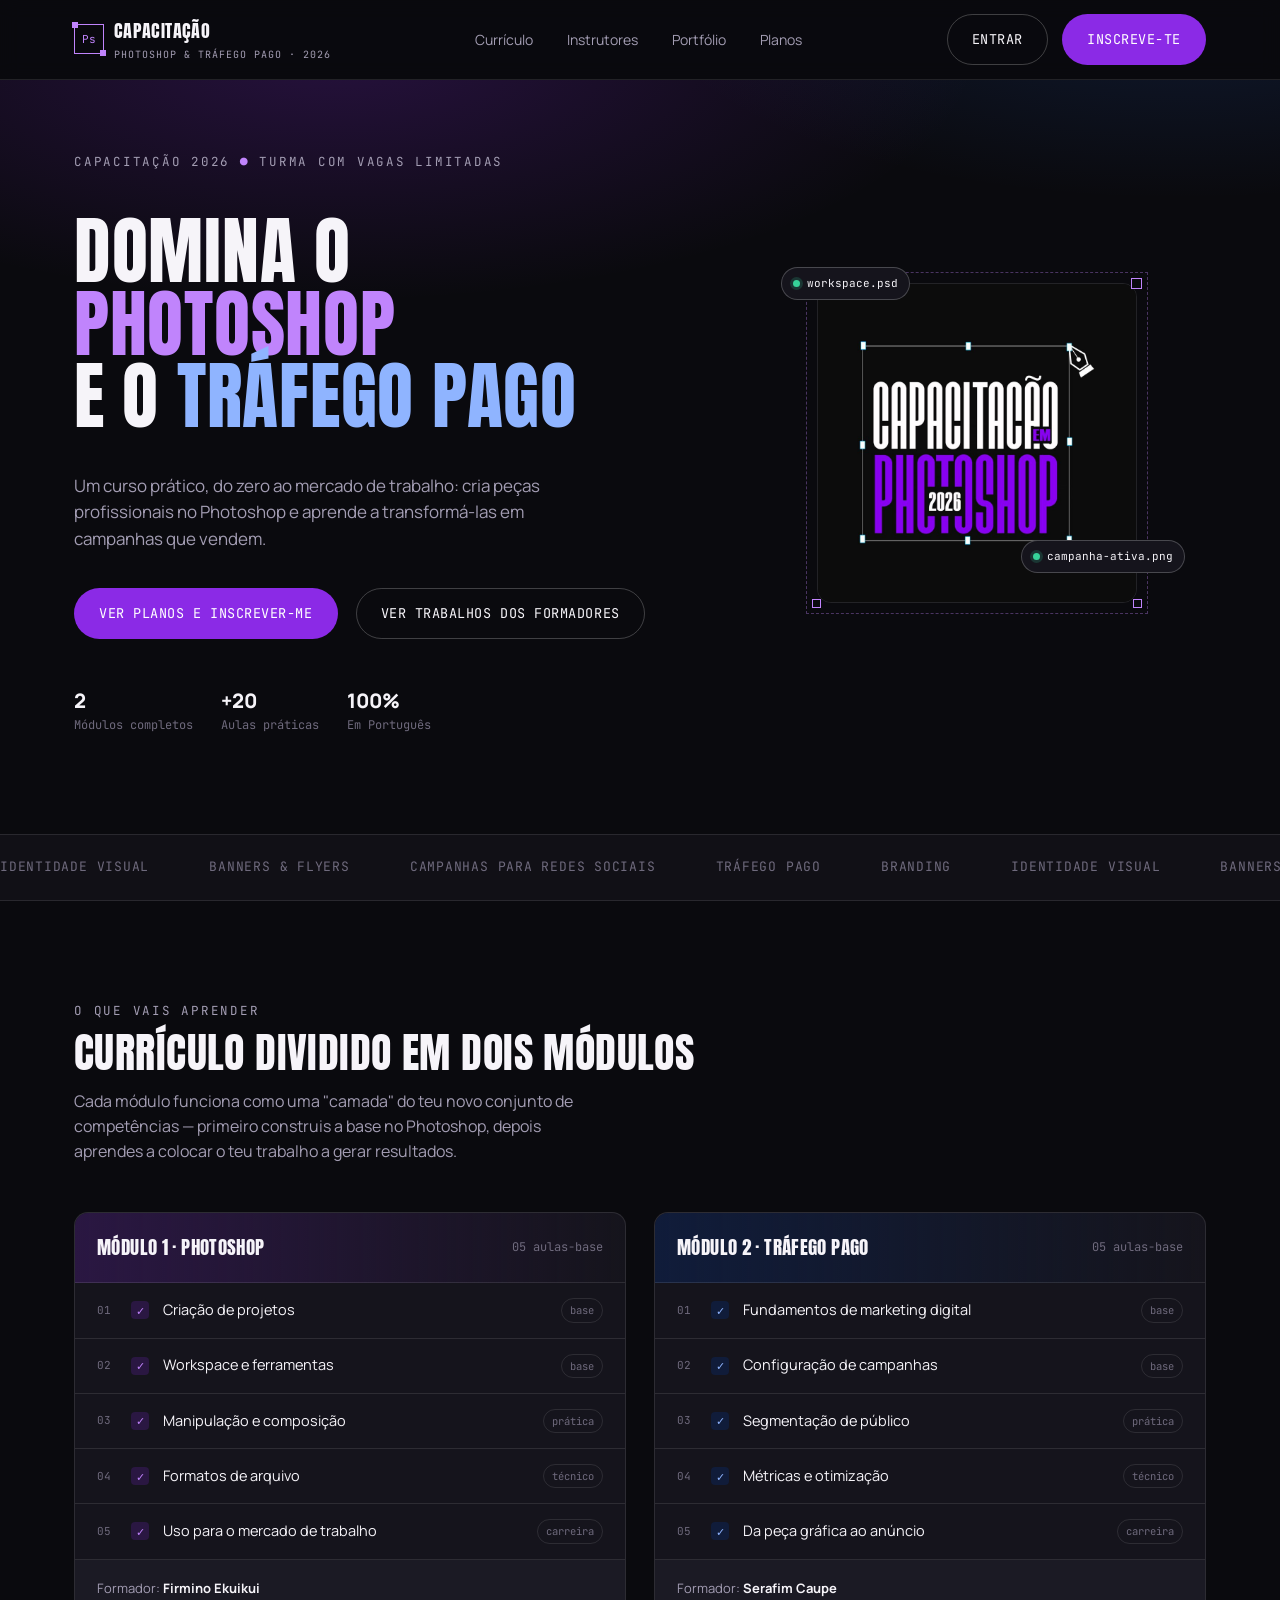
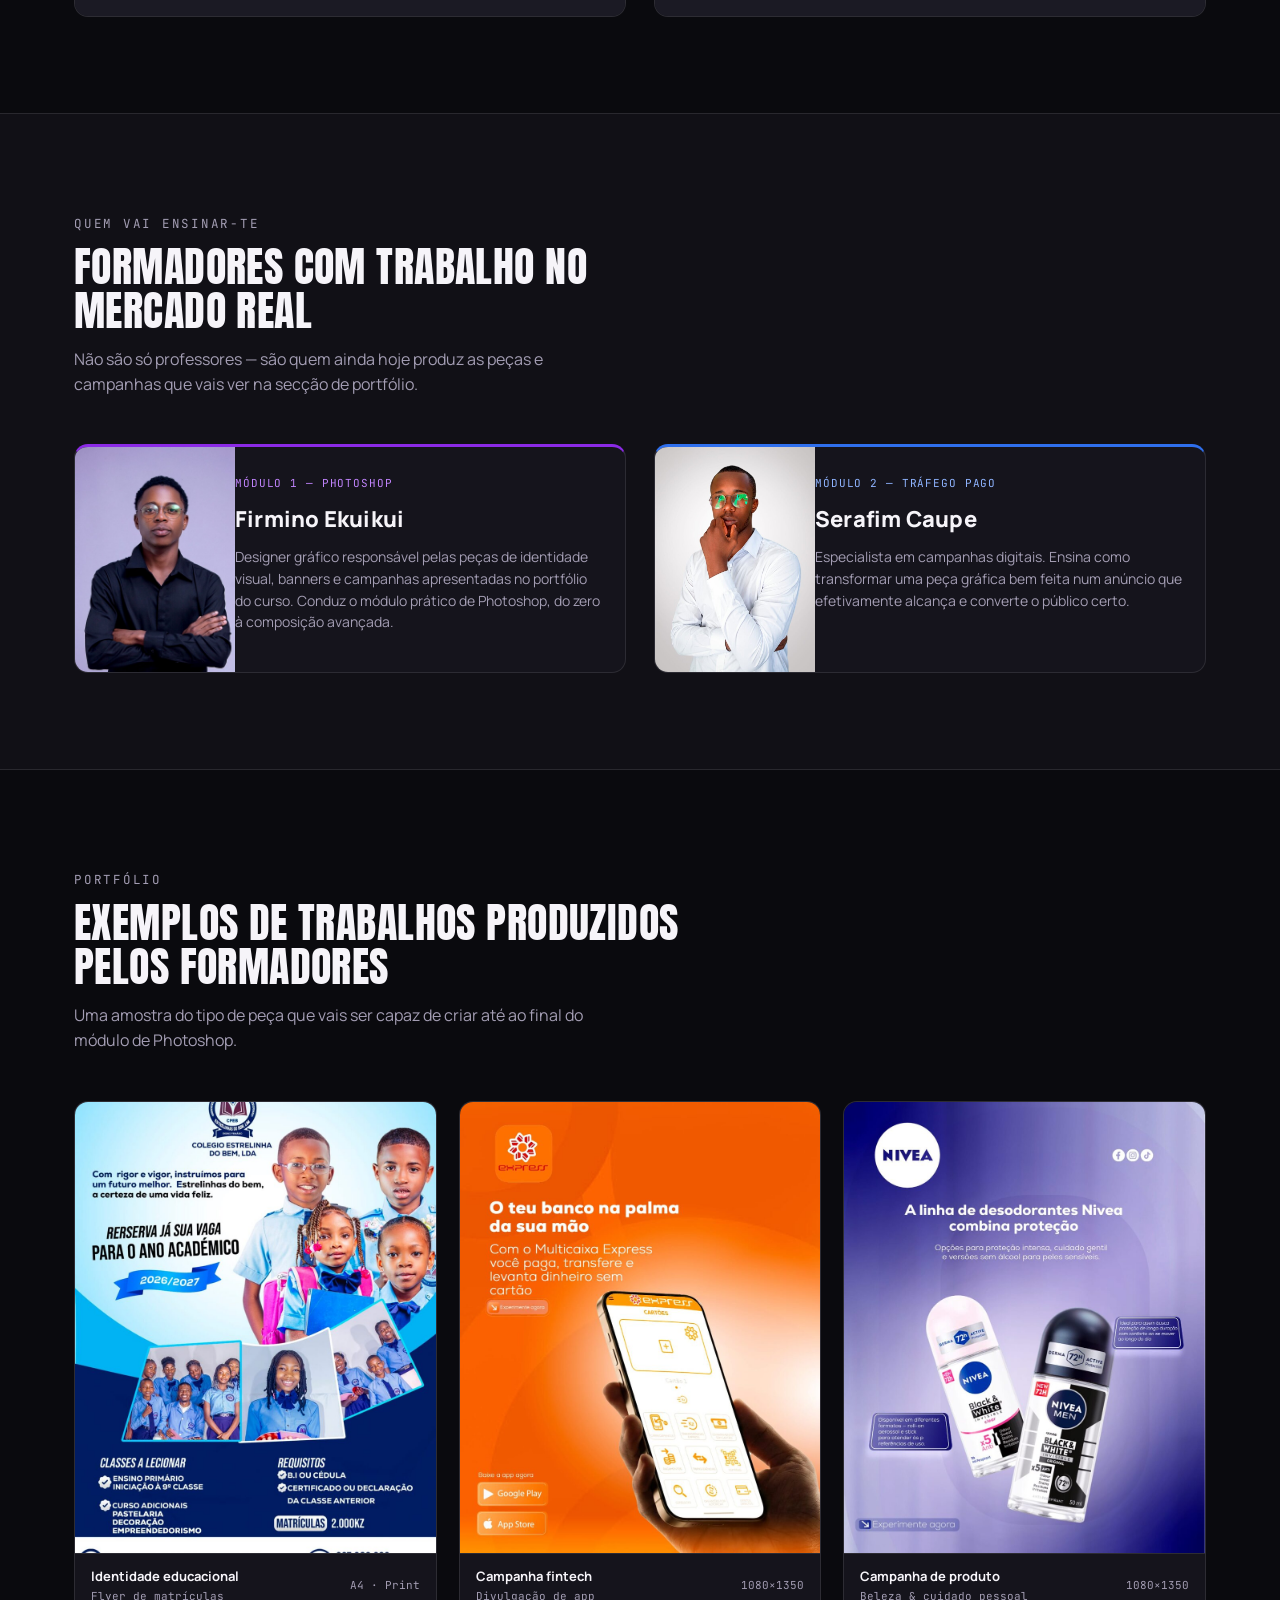
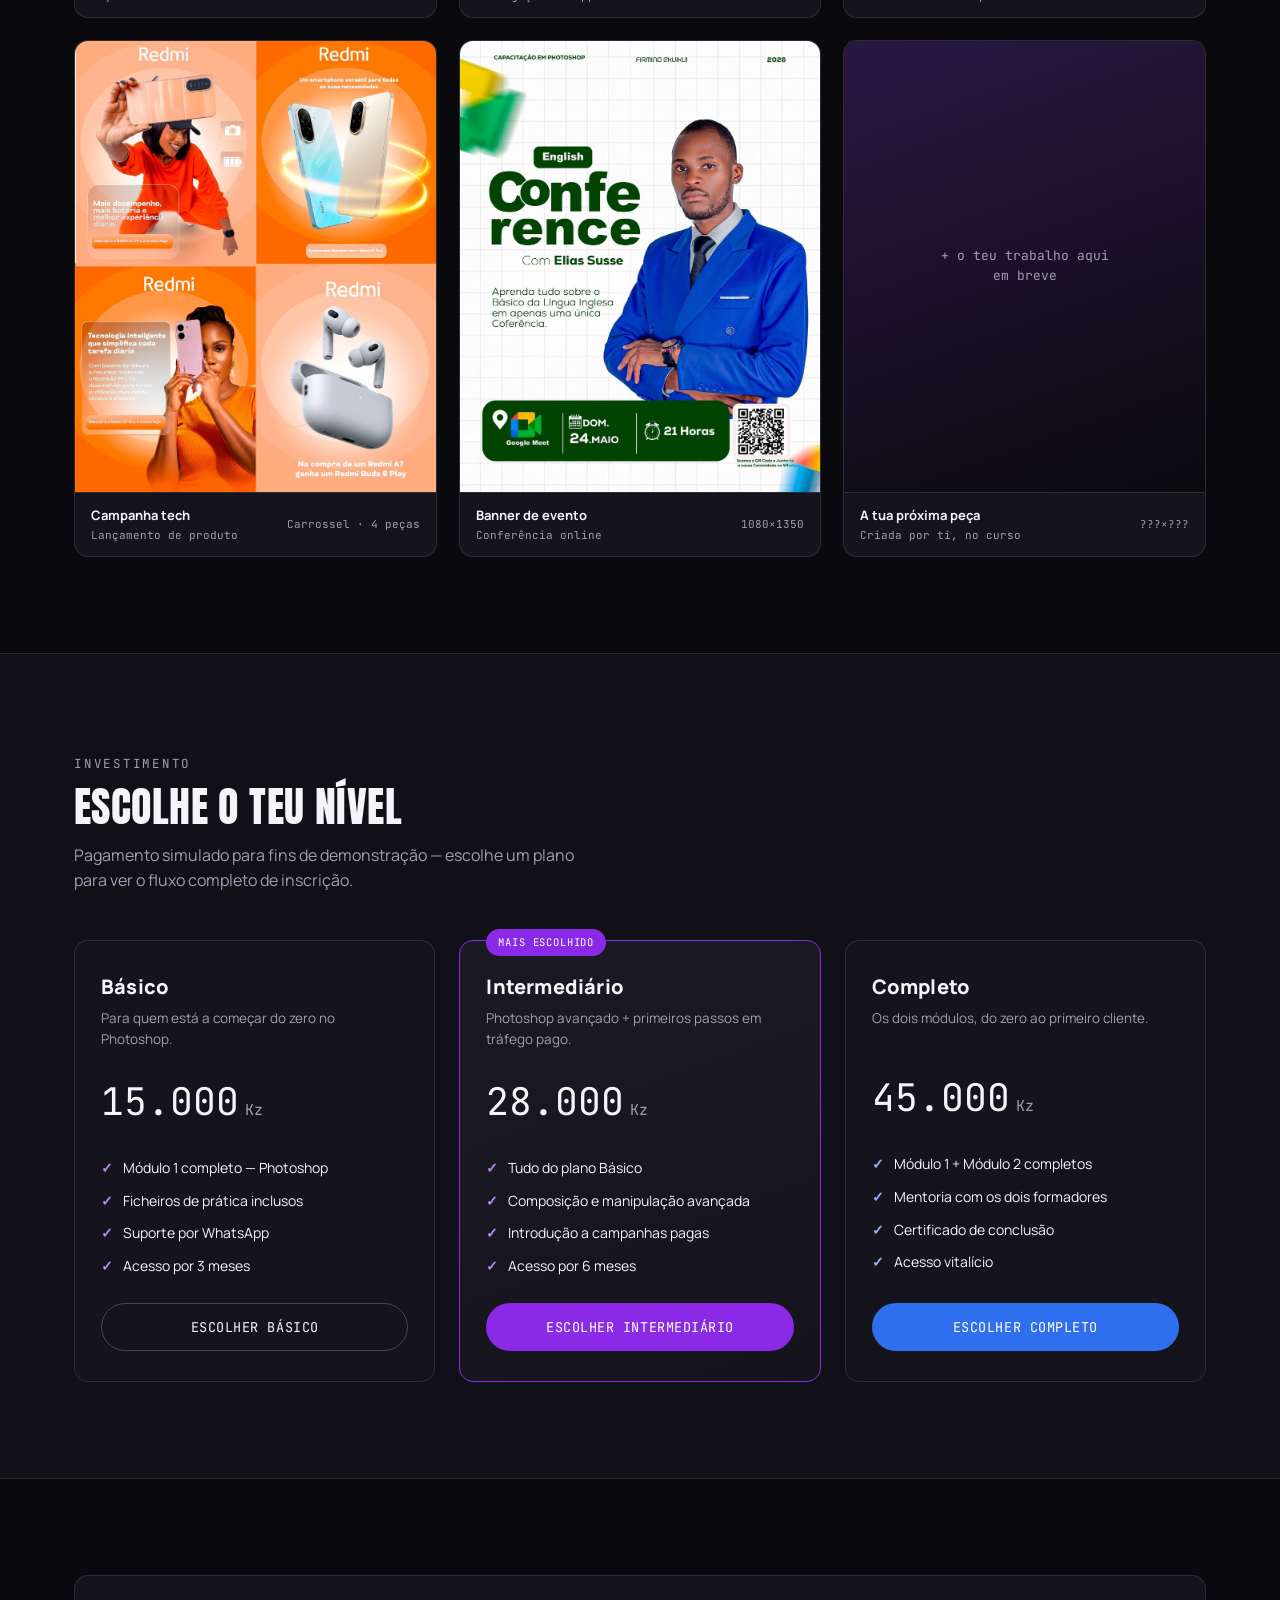
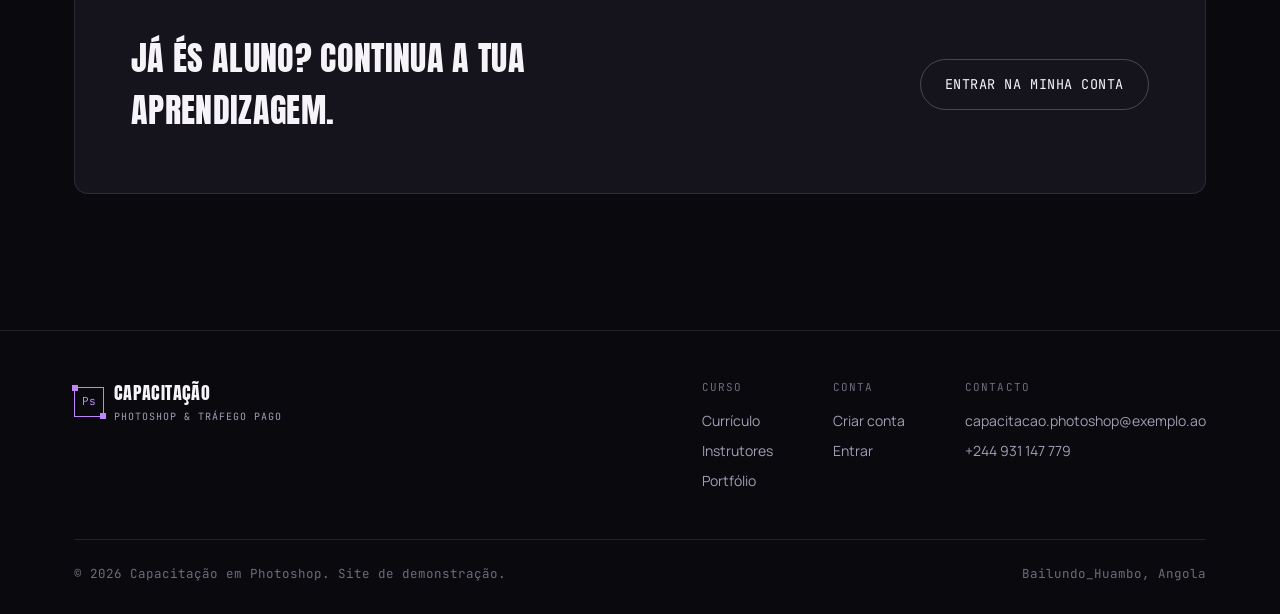
==== commit fd5ca42b: "Update index.html" ====
--- a/index.html
+++ b/index.html
@@ -274,13 +274,13 @@
         <div class="footer-col">
           <h4>Contacto</h4>
           <p>capacitacao.photoshop@exemplo.ao</p>
-          <p>+244 900 000 000</p>
+          <p>+244 931 147 779</p>
         </div>
       </div>
     </div>
     <div class="footer-bottom">
       <span>© 2026 Capacitação em Photoshop. Site de demonstração.</span>
-      <span>Huambo, Angola</span>
+      <span>Bailundo_Huambo, Angola</span>
     </div>
   </div>
 </footer>
